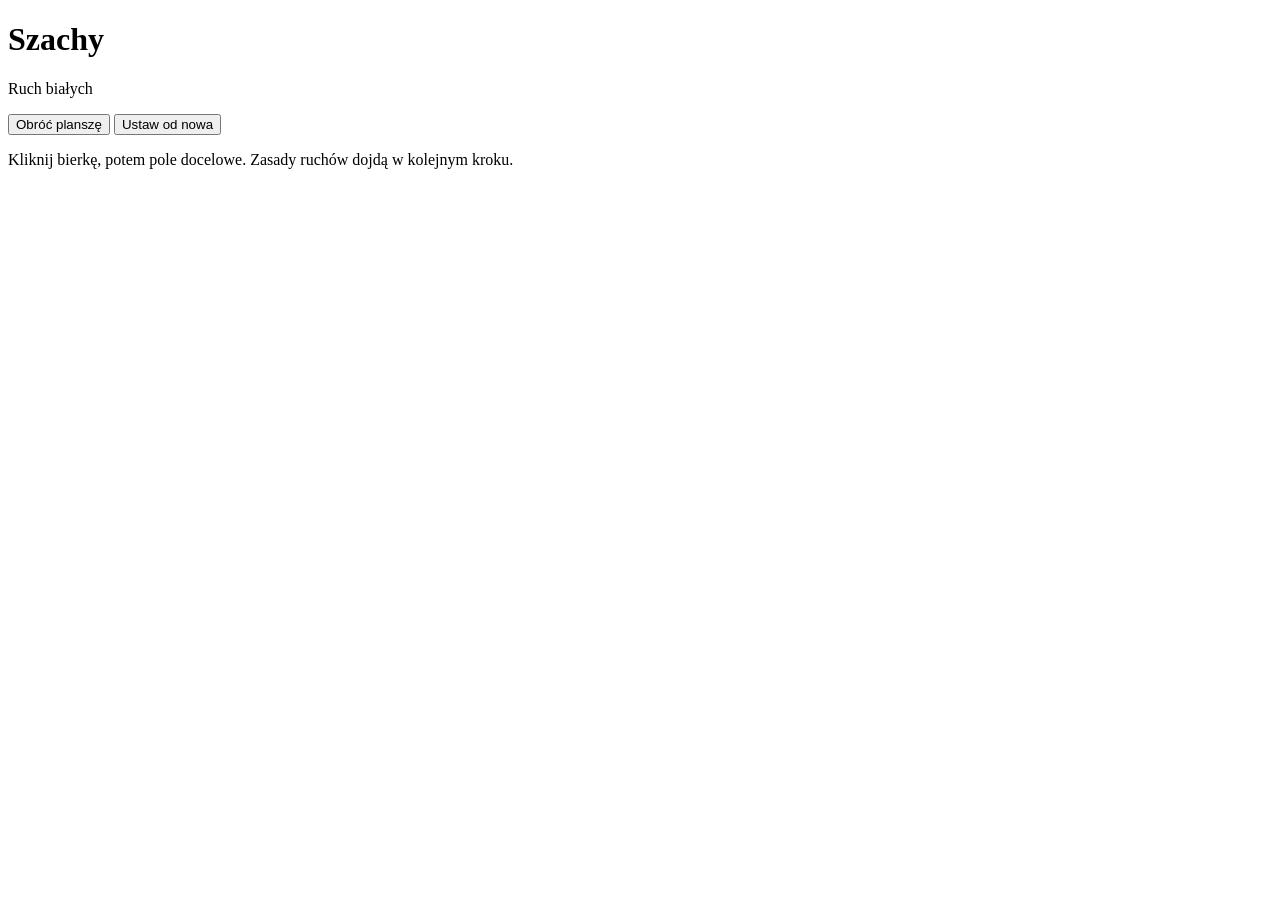
==== index.html @ e19bb1c7 "Add initial HTML structure for chess game" ====
<!DOCTYPE html>
<html lang="pl">
<head>
  <meta charset="UTF-8">
  <meta name="viewport" content="width=device-width, initial-scale=1.0">
  <title>Szachy</title>
  <link rel="stylesheet" href="css/styl.css">
</head>
<body>
  <main>
    <h1>Szachy</h1>
    <p id="status">Ruch białych</p>

    <div class="plansza-ramka">
      <div id="plansza" class="plansza"></div>
    </div>

    <div class="przyciski">
      <button id="obroc">Obróć planszę</button>
      <button id="nowa">Ustaw od nowa</button>
    </div>
    <p class="podpowiedz">Kliknij bierkę, potem pole docelowe. Zasady ruchów dojdą w kolejnym kroku.</p>
  </main>

  <script src="js/bierki.js"></script>
  <script src="js/szachy.js"></script>
</body>
</html>
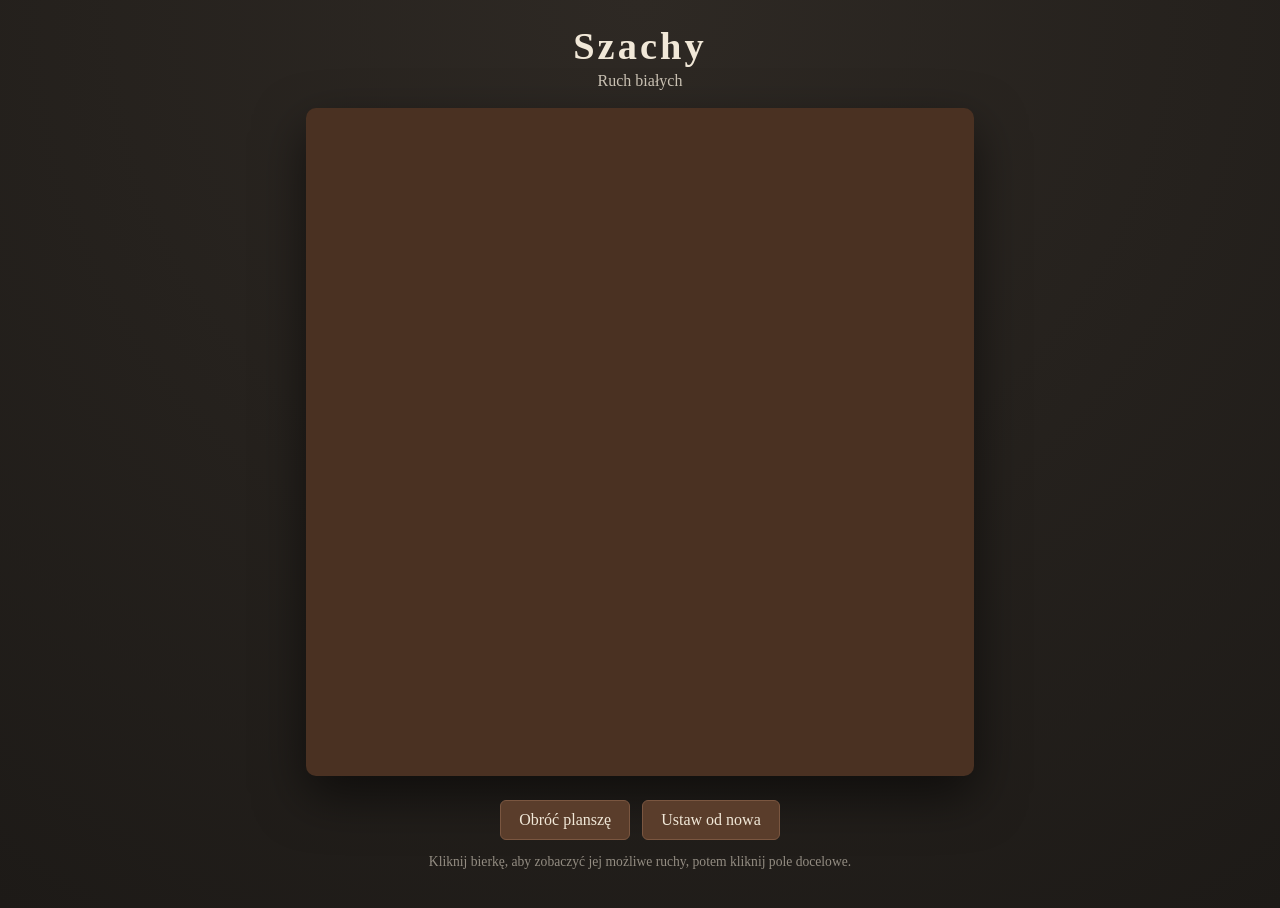
==== commit 624f04ed: "Update instructions for piece movement" ====
--- a/index.html
+++ b/index.html
@@ -19,7 +19,7 @@
       <button id="obroc">Obróć planszę</button>
       <button id="nowa">Ustaw od nowa</button>
     </div>
-    <p class="podpowiedz">Kliknij bierkę, potem pole docelowe. Zasady ruchów dojdą w kolejnym kroku.</p>
+    <p class="podpowiedz">Kliknij bierkę, aby zobaczyć jej możliwe ruchy, potem kliknij pole docelowe.</p>
   </main>
 
   <script src="js/bierki.js"></script>
--- a/css/styl.css
+++ b/css/styl.css
@@ -0,0 +1,103 @@
+:root {
+  --jasne: #ecd9b9;
+  --ciemne: #a9744f;
+  --ramka: #4a3122;
+  --tlo: #1d1a17;
+  --tekst: #f1e8d8;
+  --zaznaczenie: rgba(255, 214, 90, 0.55);
+  --ostatni: rgba(155, 199, 0, 0.38);
+}
+
+* { box-sizing: border-box; }
+
+body {
+  margin: 0;
+  min-height: 100vh;
+  display: flex;
+  justify-content: center;
+  align-items: center;
+  background: radial-gradient(circle at top, #2e2924, var(--tlo));
+  color: var(--tekst);
+  font-family: Georgia, "Times New Roman", serif;
+}
+
+main { text-align: center; padding: 24px; }
+
+h1 { margin: 0 0 4px; font-size: 2.4rem; letter-spacing: 0.08em; }
+
+#status { margin: 0 0 18px; opacity: 0.8; }
+
+.plansza-ramka {
+  display: inline-block;
+  padding: 14px;
+  background: var(--ramka);
+  border-radius: 10px;
+  box-shadow: 0 20px 50px rgba(0, 0, 0, 0.55);
+}
+
+.plansza {
+  --rozmiar: min(80vmin, 640px);
+  width: var(--rozmiar);
+  height: var(--rozmiar);
+  display: grid;
+  grid-template-columns: repeat(8, 1fr);
+  grid-template-rows: repeat(8, 1fr);
+  border-radius: 3px;
+  overflow: hidden;
+}
+
+.pole {
+  position: relative;
+  display: flex;
+  align-items: center;
+  justify-content: center;
+  cursor: pointer;
+  user-select: none;
+}
+.pole.jasne { background: var(--jasne); }
+.pole.ciemne { background: var(--ciemne); }
+.pole.ostatni::before,
+.pole.wybrane::before {
+  content: "";
+  position: absolute;
+  inset: 0;
+}
+.pole.ostatni::before { background: var(--ostatni); }
+.pole.wybrane::before { background: var(--zaznaczenie); }
+
+.bierka-svg {
+  position: relative;
+  width: 88%;
+  height: 88%;
+  filter: drop-shadow(0 3px 2px rgba(0, 0, 0, 0.35));
+  transition: transform 0.12s;
+}
+.pole:hover .bierka-svg { transform: translateY(-2px); }
+
+/* Oznaczenia współrzędnych */
+.wsp {
+  position: absolute;
+  font-size: calc(var(--rozmiar) / 50);
+  font-family: Arial, sans-serif;
+  font-weight: bold;
+  pointer-events: none;
+}
+.wsp.cyfra { top: 3px; left: 4px; }
+.wsp.litera { bottom: 2px; right: 4px; }
+.pole.jasne .wsp { color: var(--ciemne); }
+.pole.ciemne .wsp { color: var(--jasne); }
+
+.przyciski { margin-top: 20px; display: flex; gap: 12px; justify-content: center; }
+
+button {
+  padding: 10px 18px;
+  font: inherit;
+  color: var(--tekst);
+  background: #5a3d2b;
+  border: 1px solid #7a5640;
+  border-radius: 6px;
+  cursor: pointer;
+}
+button:hover { background: #6d4a34; }
+
+.podpowiedz { font-size: 0.85rem; opacity: 0.55; margin-top: 14px; }
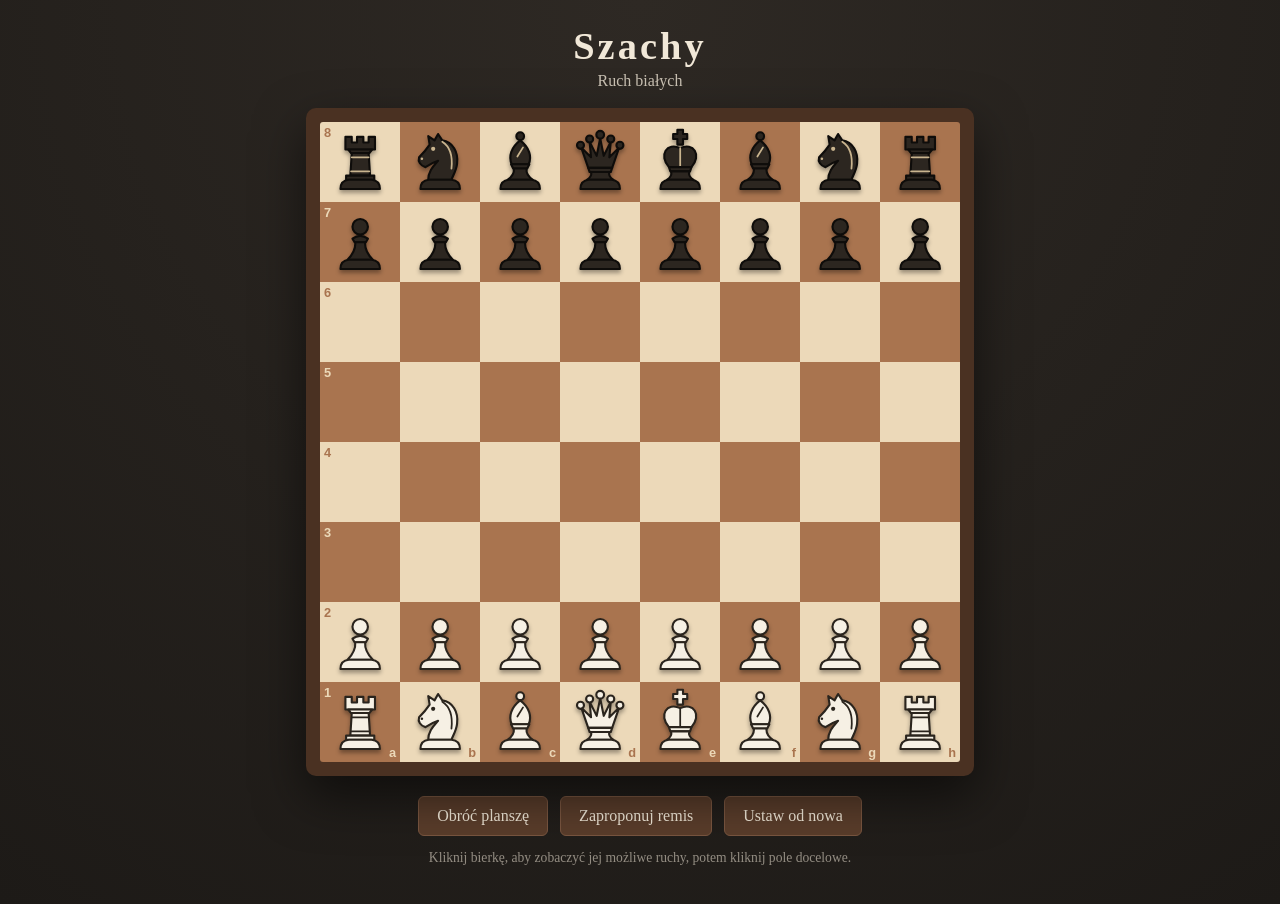
==== commit b0e0f59c: "Add 'Suggest Draw' button to the game controls" ====
--- a/index.html
+++ b/index.html
@@ -17,6 +17,7 @@
 
     <div class="przyciski">
       <button id="obroc">Obróć planszę</button>
+      <button id="remis">Zaproponuj remis</button>
       <button id="nowa">Ustaw od nowa</button>
     </div>
     <p class="podpowiedz">Kliknij bierkę, aby zobaczyć jej możliwe ruchy, potem kliknij pole docelowe.</p>
--- a/css/styl.css
+++ b/css/styl.css
@@ -65,6 +65,93 @@
 .pole.ostatni::before { background: var(--ostatni); }
 .pole.wybrane::before { background: var(--zaznaczenie); }
 
+.pole.szach {
+  background-image: radial-gradient(circle, #ff4a3d 0%, #d72b20 45%, transparent 80%);
+}
+
+/* Możliwe ruchy zaznaczonej bierki */
+.cel-ruch {
+  position: absolute;
+  width: 30%;
+  height: 30%;
+  border-radius: 50%;
+  background: rgba(30, 30, 30, 0.28);
+  pointer-events: none;
+}
+.cel-bicie {
+  position: absolute;
+  inset: 4%;
+  border-radius: 50%;
+  border: calc(var(--rozmiar) / 110) solid rgba(30, 30, 30, 0.32);
+  pointer-events: none;
+}
+
+/* Wybór bierki przy promocji */
+.plansza-ramka { position: relative; }
+.promocja {
+  position: absolute;
+  inset: 0;
+  z-index: 10;
+  display: flex;
+  flex-direction: column;
+  align-items: center;
+  justify-content: center;
+  background: rgba(0, 0, 0, 0.6);
+  border-radius: 10px;
+}
+.promocja p { margin: 0 0 12px; font-size: 1.2rem; }
+.promocja-wybor { display: flex; gap: 10px; }
+.promocja-wybor button {
+  width: min(11vmin, 90px);
+  height: min(11vmin, 90px);
+  padding: 6px;
+  background: var(--jasne);
+  border: 2px solid var(--ramka);
+}
+.promocja-wybor button:hover { background: #f7e7c6; }
+.promocja-wybor .bierka-svg { width: 100%; height: 100%; }
+
+/* Okienko końca gry */
+.koniec-gry {
+  position: absolute;
+  inset: 0;
+  display: flex;
+  align-items: center;
+  justify-content: center;
+  background: rgba(0, 0, 0, 0.55);
+  border-radius: 10px;
+  z-index: 10;
+  animation: pojaw 0.3s ease-out;
+}
+.koniec-karta {
+  min-width: 260px;
+  padding: 24px 32px;
+  background: #2e2620;
+  border: 2px solid #7a5640;
+  border-radius: 12px;
+  box-shadow: 0 16px 40px rgba(0, 0, 0, 0.6);
+}
+.koniec-krol .bierka-svg { width: 90px; height: 90px; }
+.koniec-karta h2 { margin: 6px 0 4px; font-size: 2rem; }
+.koniec-karta p { margin: 0 0 18px; font-size: 1.15rem; }
+.koniec-karta button { margin: 0 4px; }
+.koniec-zamknij { background: transparent; }
+.remis-krole { display: flex; justify-content: center; gap: 4px; }
+.remis-krole .bierka-svg { width: 70px; height: 70px; }
+
+.propozycja-remisu {
+  display: inline-flex;
+  align-items: center;
+  gap: 10px;
+  margin-top: 14px;
+  padding: 10px 14px;
+  background: #2e2620;
+  border: 1px solid #7a5640;
+  border-radius: 8px;
+}
+.propozycja-remisu button { padding: 6px 12px; }
+@keyframes pojaw { from { opacity: 0; transform: scale(0.96); } to { opacity: 1; transform: none; } }
+
 .bierka-svg {
   position: relative;
   width: 88%;
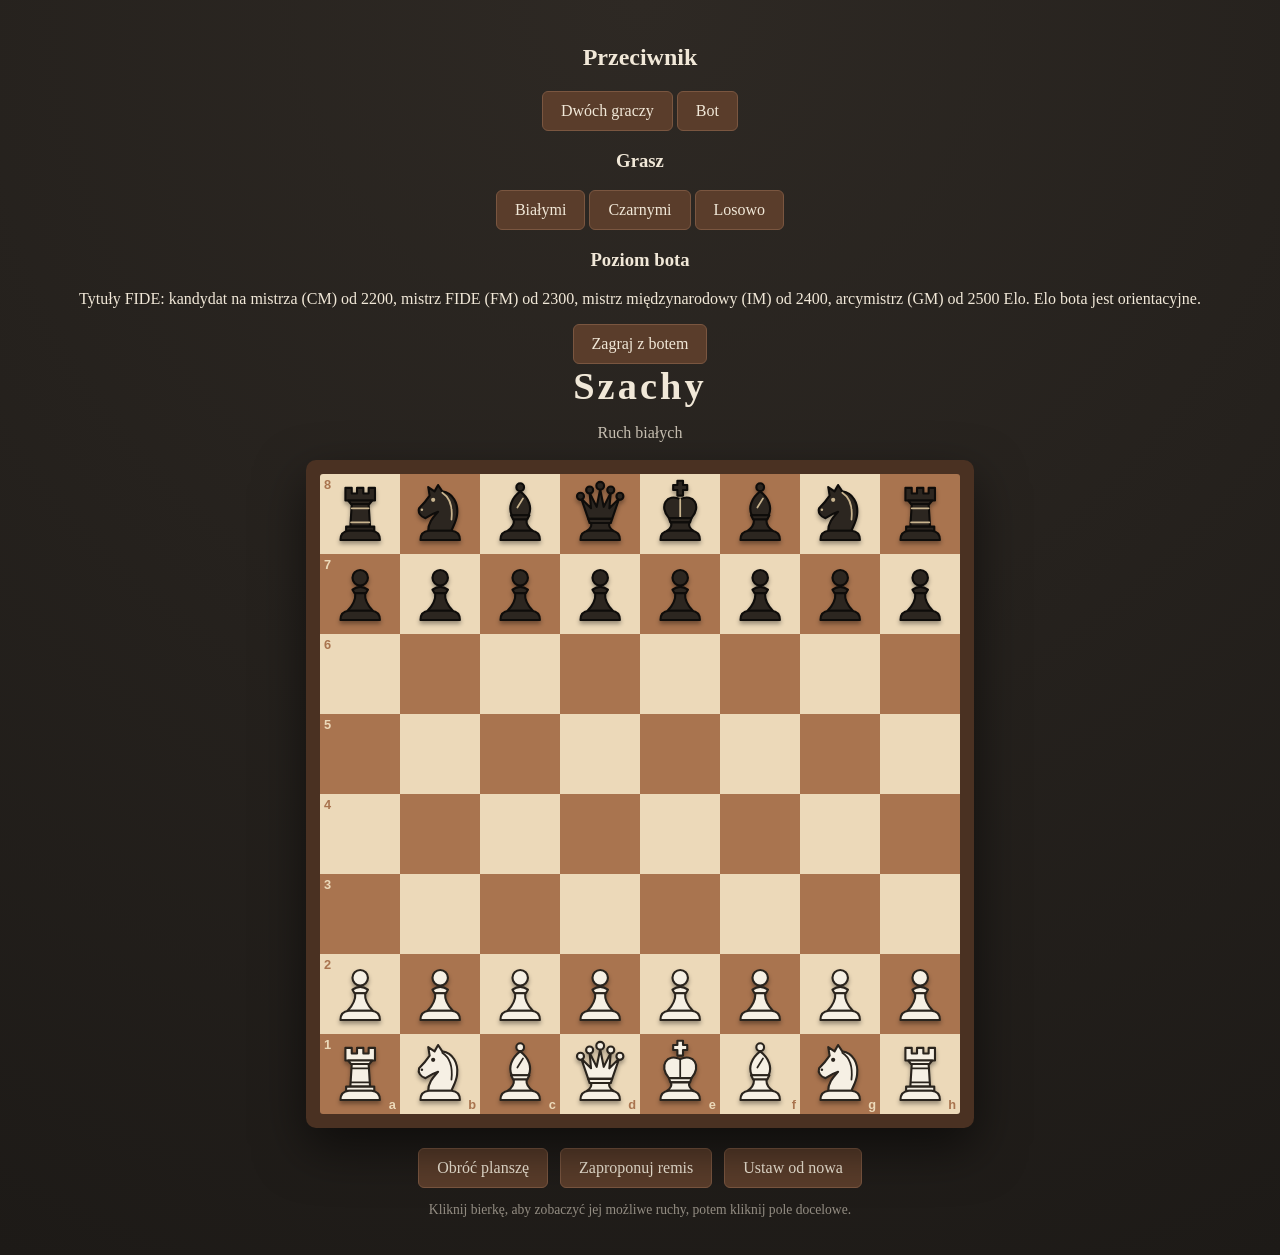
==== commit 7415ce10: "Enhance game interface with bot options Added game options for playing against a bot, including play" ====
--- a/index.html
+++ b/index.html
@@ -7,23 +7,55 @@
   <link rel="stylesheet" href="css/styl.css">
 </head>
 <body>
-  <main>
-    <h1>Szachy</h1>
-    <p id="status">Ruch białych</p>
+  <main class="uklad">
+    <aside class="panel">
+      <h2>Przeciwnik</h2>
+      <div class="przelacznik" id="tryb">
+        <button data-tryb="dwoch">Dwóch graczy</button>
+        <button data-tryb="bot">Bot</button>
+      </div>
 
-    <div class="plansza-ramka">
-      <div id="plansza" class="plansza"></div>
-    </div>
+      <div id="opcje-bota">
+        <h3>Grasz</h3>
+        <div class="przelacznik" id="kolor">
+          <button data-kolor="w">Białymi</button>
+          <button data-kolor="b">Czarnymi</button>
+          <button data-kolor="losowo">Losowo</button>
+        </div>
 
-    <div class="przyciski">
-      <button id="obroc">Obróć planszę</button>
-      <button id="remis">Zaproponuj remis</button>
-      <button id="nowa">Ustaw od nowa</button>
-    </div>
-    <p class="podpowiedz">Kliknij bierkę, aby zobaczyć jej możliwe ruchy, potem kliknij pole docelowe.</p>
+        <h3>Poziom bota</h3>
+        <div id="poziomy" class="poziomy"></div>
+        <p class="przypis">
+          Tytuły FIDE: kandydat na mistrza (CM) od 2200, mistrz FIDE (FM) od 2300,
+          mistrz międzynarodowy (IM) od 2400, arcymistrz (GM) od 2500 Elo.
+          Elo bota jest orientacyjne.
+        </p>
+      </div>
+
+      <button id="start" class="start">Zagraj z botem</button>
+    </aside>
+
+    <section class="gra">
+      <h1>Szachy</h1>
+      <p id="przeciwnik-info" class="przeciwnik-info"></p>
+      <p id="status">Ruch białych</p>
+
+      <div class="plansza-ramka">
+        <div id="plansza" class="plansza"></div>
+      </div>
+
+      <div class="przyciski">
+        <button id="obroc">Obróć planszę</button>
+        <button id="remis">Zaproponuj remis</button>
+        <button id="nowa">Ustaw od nowa</button>
+      </div>
+      <p class="podpowiedz">Kliknij bierkę, aby zobaczyć jej możliwe ruchy, potem kliknij pole docelowe.</p>
+    </section>
   </main>
 
   <script src="js/bierki.js"></script>
+  <script src="js/zasady.js"></script>
+  <script src="js/silnik.js"></script>
   <script src="js/szachy.js"></script>
 </body>
 </html>
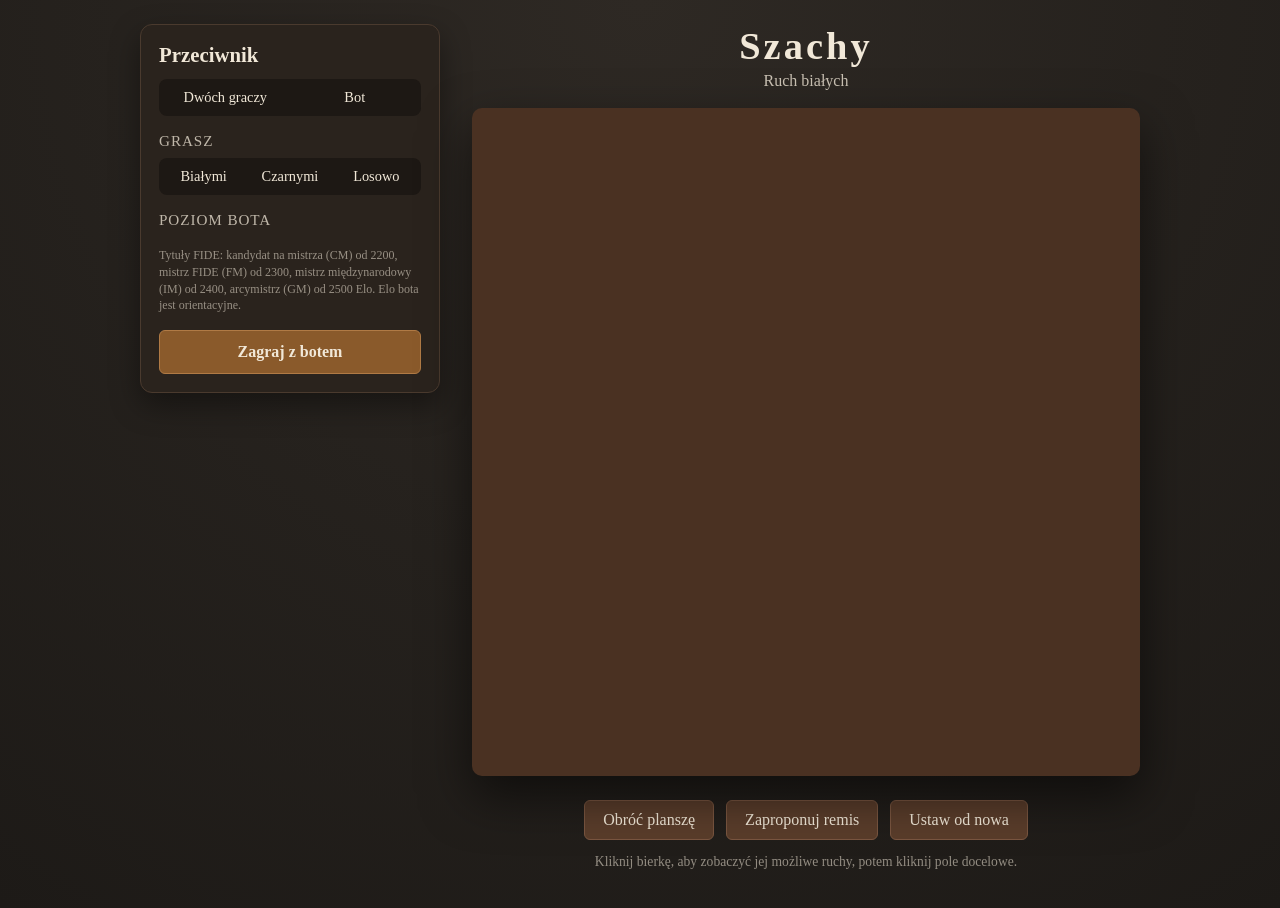
==== commit 87aeec76: "Add game overview section with navigation buttons" ====
--- a/index.html
+++ b/index.html
@@ -44,6 +44,16 @@
         <div id="plansza" class="plansza"></div>
       </div>
 
+      <div id="przeglad" class="przeglad ukryte">
+        <span class="przeglad-tytul">Przegląd partii</span>
+        <div class="przeglad-przyciski">
+          <button id="przeglad-poczatek" title="Na początek (Home)">⏮</button>
+          <button id="przeglad-wstecz" title="Ruch wstecz (←)">◀</button>
+          <button id="przeglad-naprzod" title="Ruch naprzód (→)">▶</button>
+          <button id="przeglad-koniec" title="Na koniec (End)">⏭</button>
+        </div>
+        <span id="przeglad-info" class="przeglad-info"></span>
+      </div>
       <div class="przyciski">
         <button id="obroc">Obróć planszę</button>
         <button id="remis">Zaproponuj remis</button>
--- a/css/styl.css
+++ b/css/styl.css
@@ -21,7 +21,96 @@
   font-family: Georgia, "Times New Roman", serif;
 }
 
-main { text-align: center; padding: 24px; }
+main { padding: 24px; }
+
+/* Układ: panel po lewej, gra po prawej */
+.uklad { display: flex; gap: 32px; align-items: flex-start; justify-content: center; }
+.gra { text-align: center; }
+
+.panel {
+  width: 300px;
+  flex-shrink: 0;
+  padding: 18px;
+  background: #2a231d;
+  border: 1px solid #4a3a2e;
+  border-radius: 12px;
+  box-shadow: 0 12px 30px rgba(0, 0, 0, 0.4);
+  text-align: left;
+}
+.panel h2 { margin: 0 0 12px; font-size: 1.3rem; }
+.panel h3 { margin: 16px 0 8px; font-size: 0.95rem; opacity: 0.75; font-weight: normal; text-transform: uppercase; letter-spacing: 0.06em; }
+
+.przelacznik { display: flex; background: #1d1814; border-radius: 8px; padding: 3px; gap: 3px; }
+.przelacznik button {
+  flex: 1;
+  padding: 7px 6px;
+  font-size: 0.9rem;
+  background: transparent;
+  border: none;
+}
+.przelacznik button.aktywny { background: #6d4a34; }
+
+.poziomy {
+  display: flex;
+  flex-direction: column;
+  gap: 6px;
+  max-height: 46vh;
+  overflow-y: auto;
+  padding-right: 4px;
+}
+.poziom {
+  display: flex;
+  flex-direction: column;
+  gap: 3px;
+  padding: 8px 10px;
+  text-align: left;
+  background: #332a23;
+  border: 1px solid #4a3a2e;
+}
+.poziom:hover { background: #3d3229; }
+.poziom.aktywny { background: #5a3d2b; border-color: #d9a86c; }
+.poziom-gora { display: flex; justify-content: space-between; align-items: center; gap: 8px; }
+.poziom-nazwa { font-weight: bold; }
+.poziom-elo {
+  font-family: Arial, sans-serif;
+  font-size: 0.8rem;
+  font-weight: bold;
+  padding: 2px 7px;
+  border-radius: 10px;
+  background: #1d1814;
+  color: #e8c48f;
+}
+.poziom-opis { font-size: 0.8rem; opacity: 0.7; }
+.tytul {
+  font-family: Arial, sans-serif;
+  font-size: 0.7rem;
+  font-weight: bold;
+  padding: 1px 5px;
+  border-radius: 4px;
+  background: #b8862f;
+  color: #1d1814;
+  vertical-align: middle;
+}
+.przypis { font-size: 0.75rem; opacity: 0.55; margin: 10px 0 0; line-height: 1.4; }
+.ukryte { display: none; }
+
+.start {
+  width: 100%;
+  margin-top: 16px;
+  padding: 12px;
+  font-weight: bold;
+  background: #8a5a2b;
+  border-color: #b07a45;
+}
+.start:hover { background: #a06a35; }
+
+.przeciwnik-info { margin: 0 0 4px; font-size: 0.95rem; opacity: 0.85; }
+.plansza.czeka .pole { cursor: wait; }
+
+@media (max-width: 1000px) {
+  .uklad { flex-direction: column-reverse; align-items: center; }
+  .panel { width: min(640px, 92vw); }
+}
 
 h1 { margin: 0 0 4px; font-size: 2.4rem; letter-spacing: 0.08em; }
 
@@ -135,6 +224,7 @@
 .koniec-karta h2 { margin: 6px 0 4px; font-size: 2rem; }
 .koniec-karta p { margin: 0 0 18px; font-size: 1.15rem; }
 .koniec-karta button { margin: 0 4px; }
+.koniec-karta .koniec-bot { font-size: 1rem; opacity: 0.8; margin-top: -10px; }
 .koniec-zamknij { background: transparent; }
 .remis-krole { display: flex; justify-content: center; gap: 4px; }
 .remis-krole .bierka-svg { width: 70px; height: 70px; }
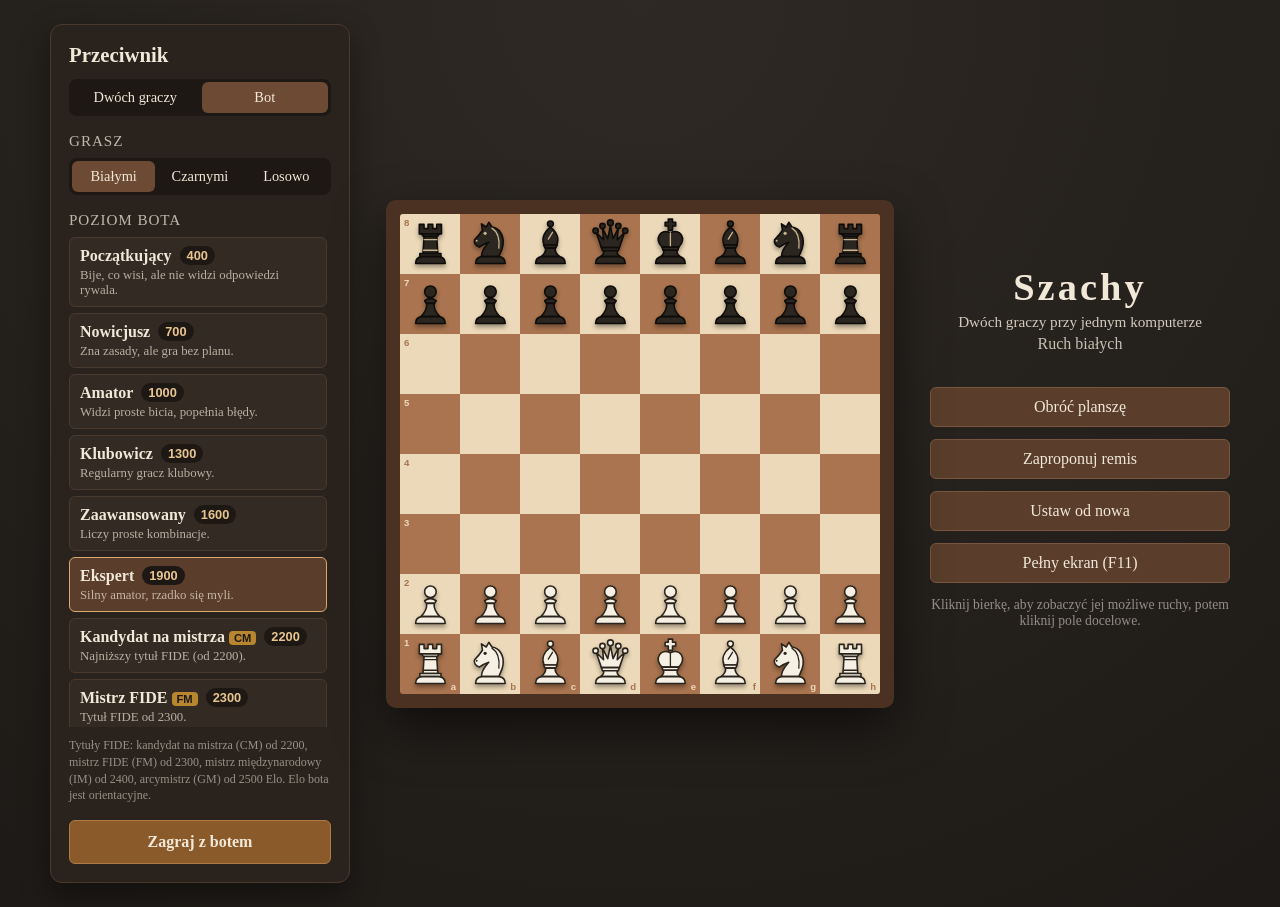
==== commit 64c69c1d: "Hell bot (Stockfish 16.1), mocniejszy własny silnik, układ pod pełny ekran 16:9 - Hell bot: Stockfis" ====
--- a/index.html
+++ b/index.html
@@ -36,13 +36,15 @@
     </aside>
 
     <section class="gra">
+      <div class="plansza-ramka">
+        <div id="plansza" class="plansza"></div>
+      </div>
+    </section>
+
+    <section class="info">
       <h1>Szachy</h1>
       <p id="przeciwnik-info" class="przeciwnik-info"></p>
       <p id="status">Ruch białych</p>
-
-      <div class="plansza-ramka">
-        <div id="plansza" class="plansza"></div>
-      </div>
 
       <div id="przeglad" class="przeglad ukryte">
         <span class="przeglad-tytul">Przegląd partii</span>
@@ -58,6 +60,7 @@
         <button id="obroc">Obróć planszę</button>
         <button id="remis">Zaproponuj remis</button>
         <button id="nowa">Ustaw od nowa</button>
+        <button id="pelny-ekran">Pełny ekran (F11)</button>
       </div>
       <p class="podpowiedz">Kliknij bierkę, aby zobaczyć jej możliwe ruchy, potem kliknij pole docelowe.</p>
     </section>
@@ -66,6 +69,7 @@
   <script src="js/bierki.js"></script>
   <script src="js/zasady.js"></script>
   <script src="js/silnik.js"></script>
+  <script src="js/hellbot.js"></script>
   <script src="js/szachy.js"></script>
 </body>
 </html>
--- a/css/styl.css
+++ b/css/styl.css
@@ -23,9 +23,19 @@
 
 main { padding: 24px; }
 
-/* Układ: panel po lewej, gra po prawej */
-.uklad { display: flex; gap: 32px; align-items: flex-start; justify-content: center; }
+/* Układ pod szeroki ekran 16:9: panel | plansza | informacje */
+.uklad {
+  display: grid;
+  grid-template-columns: 300px auto 300px;
+  gap: 36px;
+  align-items: center;
+  justify-content: center;
+}
 .gra { text-align: center; }
+.info { display: flex; flex-direction: column; align-items: stretch; text-align: center; }
+.info h1 { margin-top: 0; }
+.info .przyciski { flex-direction: column; margin-top: 16px; }
+.info .przeglad { margin-top: 12px; }
 
 .panel {
   width: 300px;
@@ -54,7 +64,7 @@
   display: flex;
   flex-direction: column;
   gap: 6px;
-  max-height: 46vh;
+  max-height: calc(100vh - 410px);
   overflow-y: auto;
   padding-right: 4px;
 }
@@ -105,11 +115,22 @@
 .start:hover { background: #a06a35; }
 
 .przeciwnik-info { margin: 0 0 4px; font-size: 0.95rem; opacity: 0.85; }
-.plansza.czeka .pole { cursor: wait; }
-
-@media (max-width: 1000px) {
-  .uklad { flex-direction: column-reverse; align-items: center; }
-  .panel { width: min(640px, 92vw); }
+.plansza.czeka .pole { cursor: default; }
+
+/* Hell bot */
+.poziom.hell { background: linear-gradient(135deg, #3a1210, #5a1a12); border-color: #a33a22; }
+.poziom.hell:hover { background: linear-gradient(135deg, #4a1712, #6e2115); }
+.poziom.hell.aktywny { border-color: #ff6a3d; box-shadow: 0 0 12px rgba(255, 90, 40, 0.45); }
+.poziom.hell .poziom-nazwa { color: #ffb08a; }
+.poziom.hell .tytul { background: #d8461f; color: #fff2ea; }
+.poziom.hell .poziom-elo { color: #ff8a5c; }
+
+/* Węższe ekrany: panel pod planszą */
+@media (max-width: 1150px) {
+  .uklad { grid-template-columns: 1fr; justify-items: center; }
+  .plansza { --rozmiar: min(88vw, 640px); }
+  .panel, .info { width: min(640px, 92vw); }
+  .poziomy { max-height: 46vh; }
 }
 
 h1 { margin: 0 0 4px; font-size: 2.4rem; letter-spacing: 0.08em; }
@@ -125,7 +146,7 @@
 }
 
 .plansza {
-  --rozmiar: min(80vmin, 640px);
+  --rozmiar: min(calc(100vh - 96px), calc(100vw - 800px), 1000px);
   width: var(--rozmiar);
   height: var(--rozmiar);
   display: grid;
@@ -264,6 +285,25 @@
 .pole.jasne .wsp { color: var(--ciemne); }
 .pole.ciemne .wsp { color: var(--jasne); }
 
+/* Przegląd partii */
+.przeglad {
+  display: flex;
+  flex-direction: column;
+  align-items: center;
+  gap: 8px;
+  margin-top: 16px;
+  padding: 12px 16px;
+  background: #2a231d;
+  border: 1px solid #7a5640;
+  border-radius: 10px;
+}
+.przeglad.ukryte { display: none; }
+.przeglad-tytul { font-size: 0.8rem; text-transform: uppercase; letter-spacing: 0.08em; opacity: 0.6; }
+.przeglad-przyciski { display: flex; gap: 8px; }
+.przeglad-przyciski button { min-width: 56px; font-size: 1.1rem; }
+.przeglad-przyciski button:disabled { opacity: 0.35; cursor: default; }
+.przeglad-info { font-size: 0.95rem; min-height: 1.2em; }
+
 .przyciski { margin-top: 20px; display: flex; gap: 12px; justify-content: center; }
 
 button {
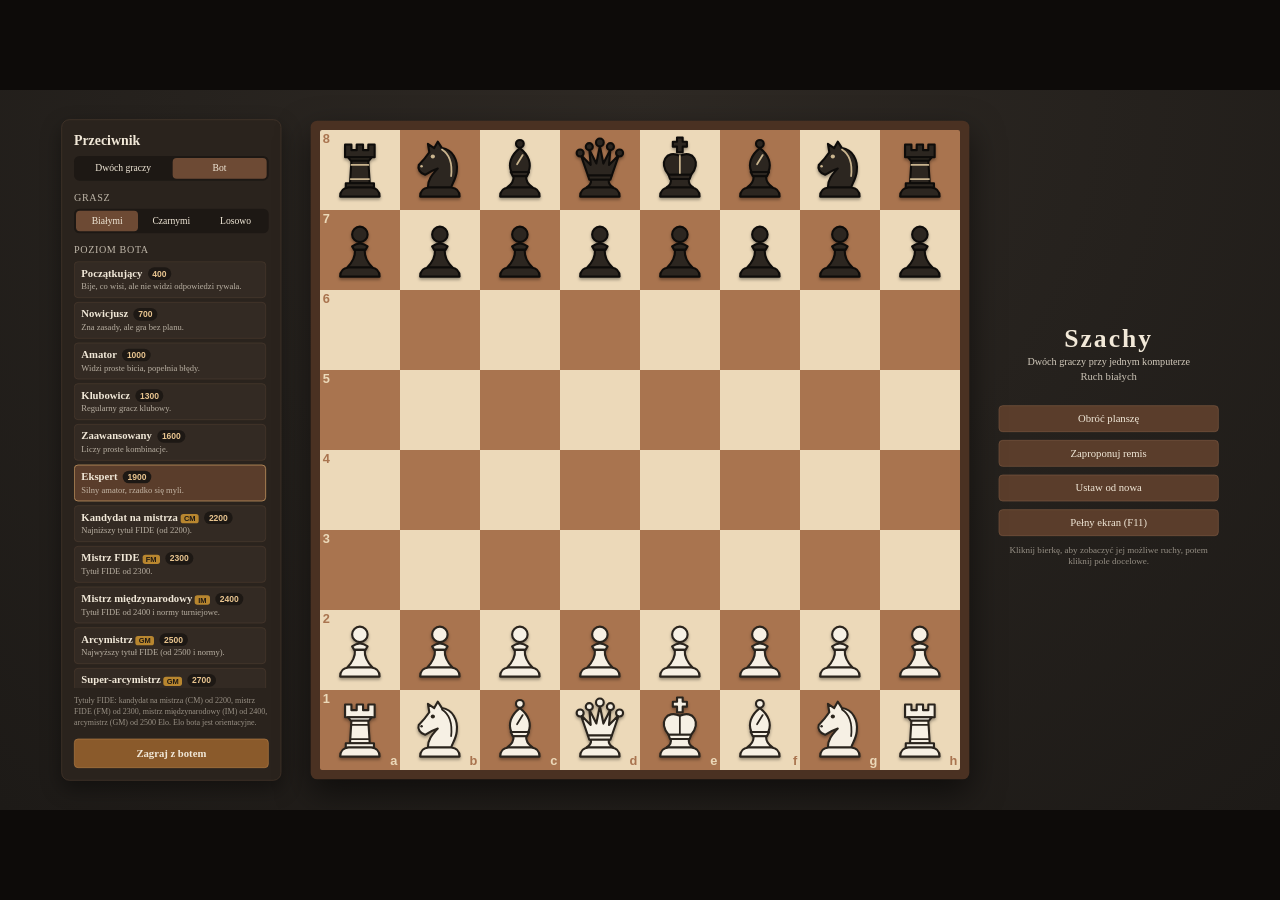
==== commit 177e2967: "Scena 16:9 skalowana do okna Cała gra jest ułożona na scenie 1920×1080 i skalowana do rozmiaru okna," ====
--- a/index.html
+++ b/index.html
@@ -6,7 +6,8 @@
   <title>Szachy</title>
   <link rel="stylesheet" href="css/styl.css">
 </head>
-<body>
+<body class="tryb-16x9">
+  <div class="scena">
   <main class="uklad">
     <aside class="panel">
       <h2>Przeciwnik</h2>
@@ -65,6 +66,7 @@
       <p class="podpowiedz">Kliknij bierkę, aby zobaczyć jej możliwe ruchy, potem kliknij pole docelowe.</p>
     </section>
   </main>
+  </div>
 
   <script src="js/bierki.js"></script>
   <script src="js/zasady.js"></script>
--- a/css/styl.css
+++ b/css/styl.css
@@ -318,3 +318,32 @@
 button:hover { background: #6d4a34; }
 
 .podpowiedz { font-size: 0.85rem; opacity: 0.55; margin-top: 14px; }
+
+/* ---------- Scena 16:9 ----------
+   Cała gra jest ułożona na scenie 1920×1080 i skalowana do okna (js/szachy.js: dopasujScene),
+   więc zawsze ma proporcje 16:9 – na ekranach o innych proporcjach pojawiają się ciemne pasy. */
+body.tryb-16x9 {
+  display: block;
+  height: 100vh;
+  overflow: hidden;
+  background: #0d0b09;
+}
+.scena {
+  position: absolute;
+  left: 50%;
+  top: 50%;
+  width: 1920px;
+  height: 1080px;
+  transform: translate(-50%, -50%) scale(var(--skala, 1));
+  background: radial-gradient(circle at top, #2e2924, var(--tlo));
+  display: flex;
+  align-items: center;
+  justify-content: center;
+  overflow: hidden;
+}
+.scena main { padding: 0; }
+.scena .uklad { grid-template-columns: 330px auto 330px; gap: 44px; justify-items: stretch; }
+.scena .plansza { --rozmiar: 960px; }
+.scena .panel, .scena .info { width: auto; }
+.scena .poziomy { max-height: 640px; }
+
